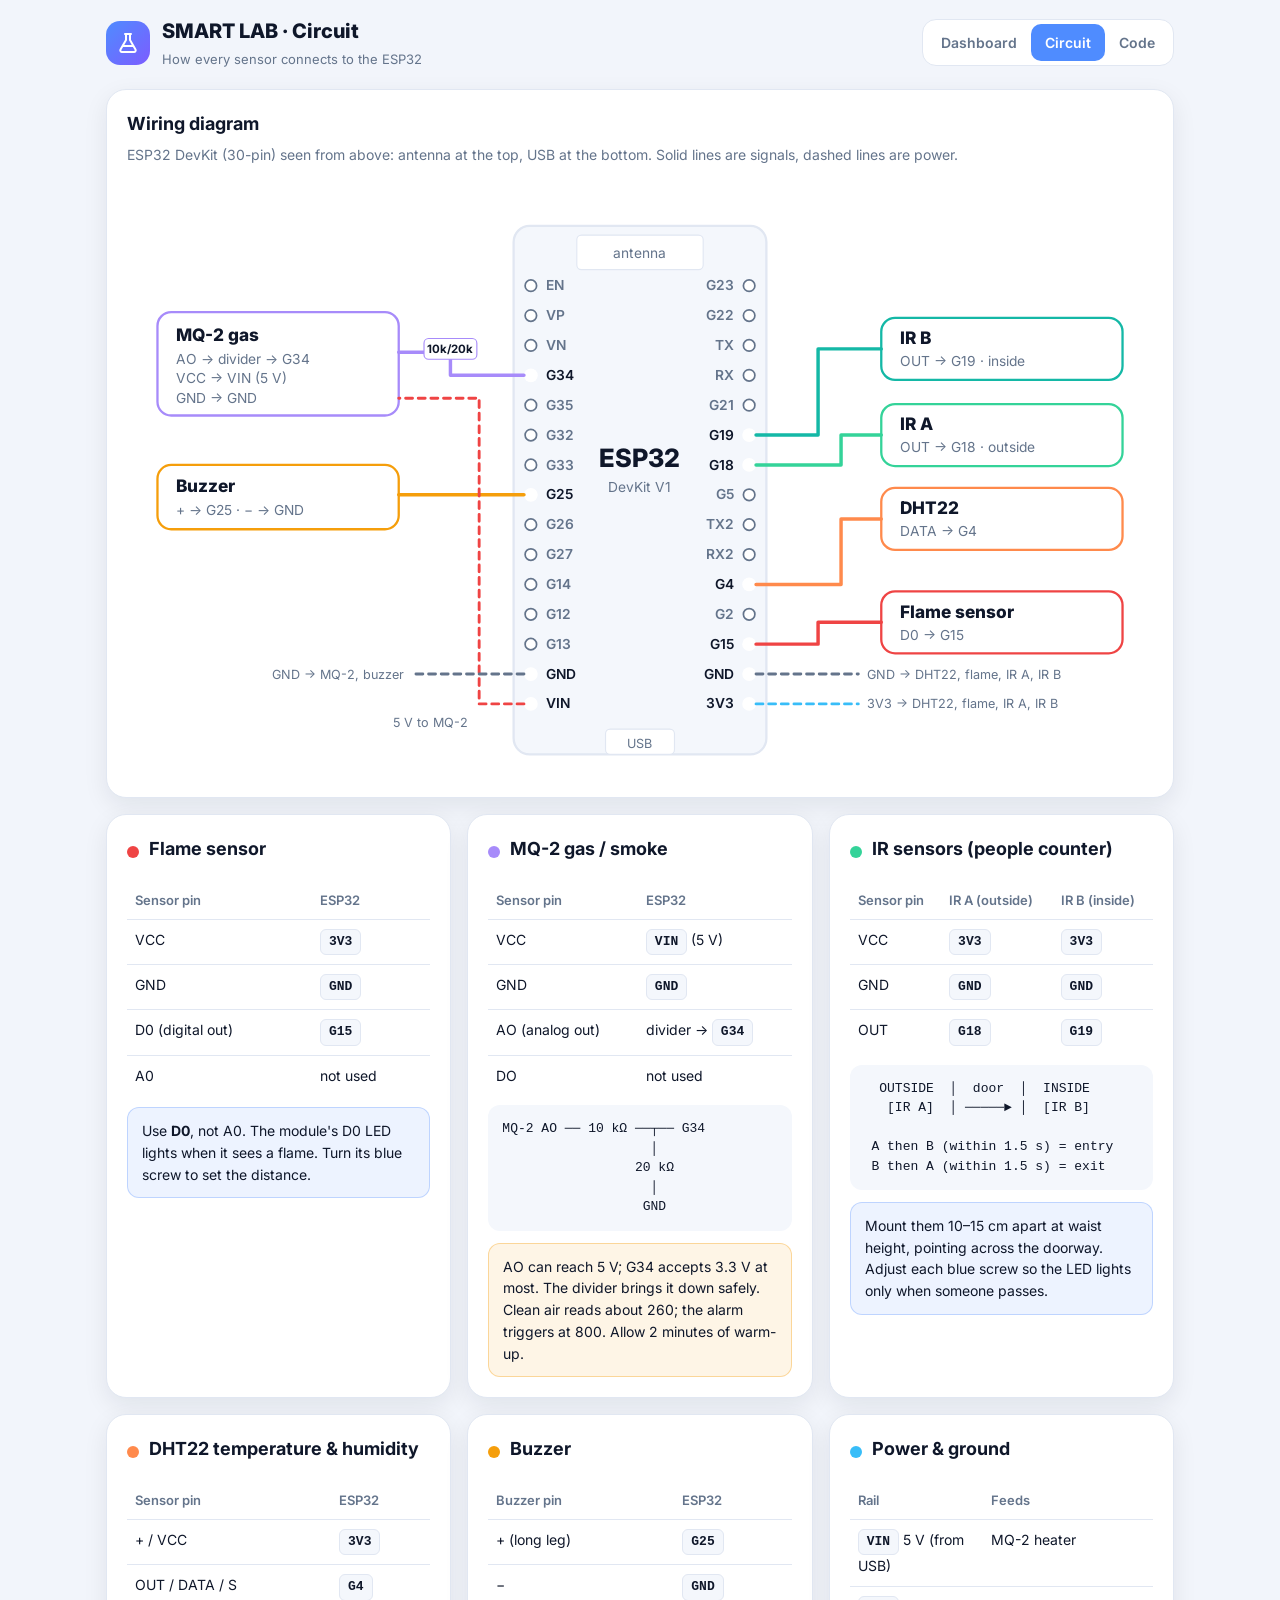
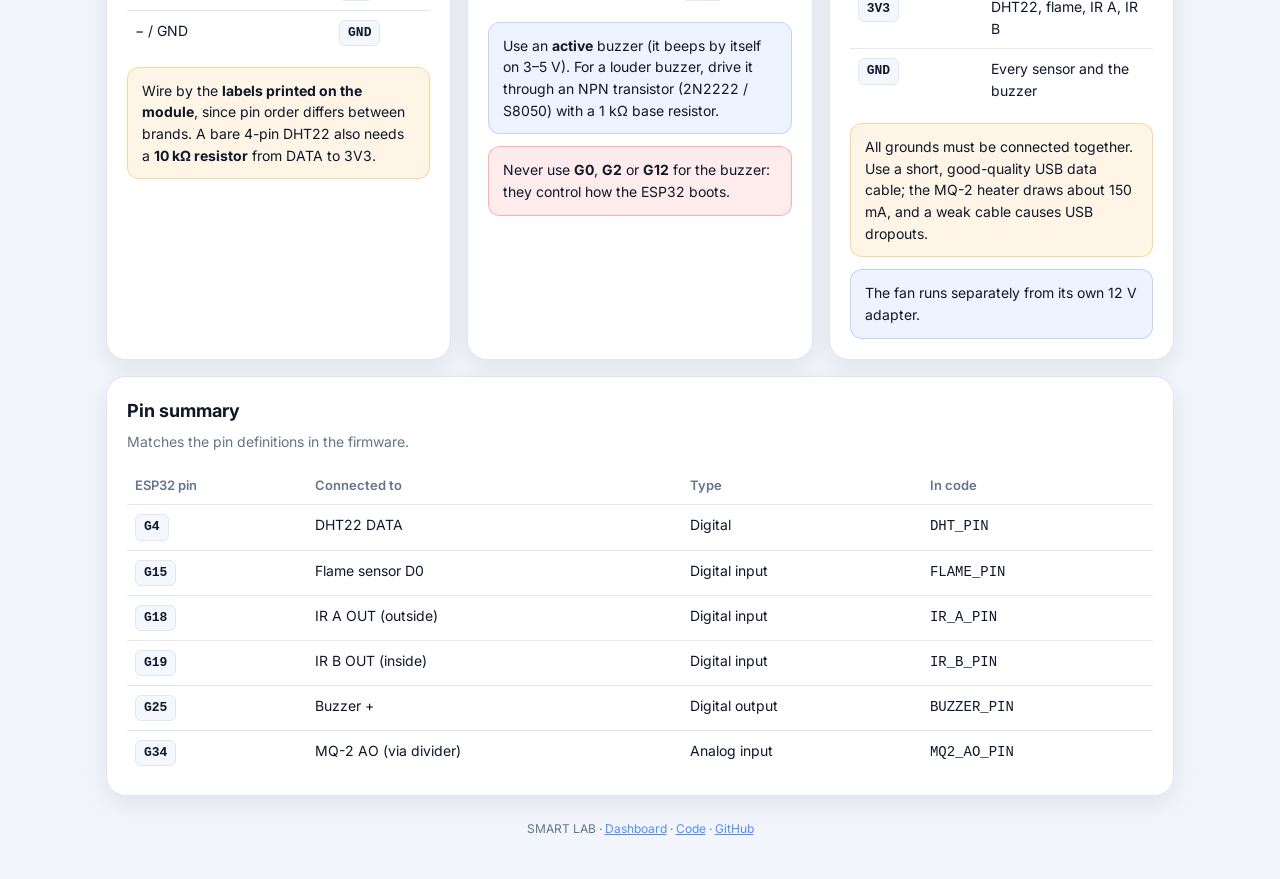
==== circuit/index.html @ e02ad678 "Add circuit page, code page with download, firmware and README - circuit/: wiring diagram, per-senso" ====
<!DOCTYPE html>
<html lang="en">
<head>
<meta charset="UTF-8">
<meta name="viewport" content="width=device-width, initial-scale=1">
<title>SMART LAB Circuit</title>
<meta name="description" content="Wiring and circuit details for the SMART LAB ESP32 monitoring system.">
<link rel="preconnect" href="https://fonts.googleapis.com">
<link rel="preconnect" href="https://fonts.gstatic.com" crossorigin>
<link href="https://fonts.googleapis.com/css2?family=Inter:wght@400;500;600;700;800&display=swap" rel="stylesheet">
<link rel="stylesheet" href="../assets/site.css">
<style>
.diagram-scroll { overflow-x: auto; margin: 0 -4px; }
.diagram { display: block; width: 100%; min-width: 760px; height: auto; }

.diagram text { font-family: Inter, system-ui, sans-serif; fill: var(--text); }
.diagram .muted { fill: var(--muted); }
.diagram .board { fill: var(--card-2); stroke: var(--line); stroke-width: 2; }
.diagram .chip { fill: var(--card); stroke: var(--line); }
.diagram .pinc { fill: var(--card); stroke: var(--muted); stroke-width: 1.5; }
.diagram .pinc.used { stroke-width: 0; }
.diagram .box { fill: var(--card); stroke-width: 2; }
.diagram .wire { fill: none; stroke-width: 3; stroke-linecap: round; stroke-linejoin: round; }
.diagram .pwr { fill: none; stroke-width: 2.5; stroke-dasharray: 6 5; stroke-linecap: round; }
</style>
</head>
<body>
<div class="wrap">

  <div class="topbar">
    <div class="logo">
      <svg width="24" height="24" viewBox="0 0 24 24"><path fill="none" stroke="currentColor" stroke-width="2" stroke-linecap="round" stroke-linejoin="round" d="M9 3h6M10 3v6L4.5 18.5A1.7 1.7 0 0 0 6 21h12a1.7 1.7 0 0 0 1.5-2.5L14 9V3M7 15h10"/></svg>
    </div>
    <div class="brand">
      <h1>SMART LAB · Circuit</h1>
      <p>How every sensor connects to the ESP32</p>
    </div>
    <nav class="nav">
      <a href="../">Dashboard</a>
      <a href="./" class="on">Circuit</a>
      <a href="../code/">Code</a>
    </nav>
  </div>

  <!-- Diagram -->
  <div class="card">
    <h2>Wiring diagram</h2>
    <p>ESP32 DevKit (30-pin) seen from above: antenna at the top, USB at the bottom. Solid lines are signals, dashed lines are power.</p>

    <div class="diagram-scroll">
      <svg class="diagram" viewBox="0 0 900 520" role="img" aria-label="Wiring diagram: MQ-2 to G34 and VIN, buzzer to G25, IR B to G19, IR A to G18, DHT22 to G4, flame sensor to G15, all sensors share GND">

        <!-- Board -->
        <rect class="board" x="340" y="40" width="220" height="460" rx="14"/>
        <rect class="chip" x="395" y="48" width="110" height="30" rx="4"/>
        <text x="450" y="68" text-anchor="middle" font-size="12" class="muted">antenna</text>
        <text x="450" y="250" text-anchor="middle" font-size="22" font-weight="800">ESP32</text>
        <text x="450" y="272" text-anchor="middle" font-size="12" class="muted">DevKit V1</text>
        <rect class="chip" x="420" y="478" width="60" height="22" rx="4"/>
        <text x="450" y="494" text-anchor="middle" font-size="11" class="muted">USB</text>

        <!-- Left pins: EN VP VN G34 G35 G32 G33 G25 G26 G27 G14 G12 G13 GND VIN -->
        <g font-size="12" font-weight="600">
          <circle class="pinc" cx="355" cy="92" r="5"/><text x="368" y="96" class="muted">EN</text>
          <circle class="pinc" cx="355" cy="118" r="5"/><text x="368" y="122" class="muted">VP</text>
          <circle class="pinc" cx="355" cy="144" r="5"/><text x="368" y="148" class="muted">VN</text>
          <circle class="pinc used" cx="355" cy="170" r="6" fill="var(--gas)"/><text x="368" y="174">G34</text>
          <circle class="pinc" cx="355" cy="196" r="5"/><text x="368" y="200" class="muted">G35</text>
          <circle class="pinc" cx="355" cy="222" r="5"/><text x="368" y="226" class="muted">G32</text>
          <circle class="pinc" cx="355" cy="248" r="5"/><text x="368" y="252" class="muted">G33</text>
          <circle class="pinc used" cx="355" cy="274" r="6" fill="var(--warn)"/><text x="368" y="278">G25</text>
          <circle class="pinc" cx="355" cy="300" r="5"/><text x="368" y="304" class="muted">G26</text>
          <circle class="pinc" cx="355" cy="326" r="5"/><text x="368" y="330" class="muted">G27</text>
          <circle class="pinc" cx="355" cy="352" r="5"/><text x="368" y="356" class="muted">G14</text>
          <circle class="pinc" cx="355" cy="378" r="5"/><text x="368" y="382" class="muted">G12</text>
          <circle class="pinc" cx="355" cy="404" r="5"/><text x="368" y="408" class="muted">G13</text>
          <circle class="pinc used" cx="355" cy="430" r="6" fill="var(--muted)"/><text x="368" y="434">GND</text>
          <circle class="pinc used" cx="355" cy="456" r="6" fill="var(--bad)"/><text x="368" y="460">VIN</text>
        </g>

        <!-- Right pins: G23 G22 TX RX G21 G19 G18 G5 TX2 RX2 G4 G2 G15 GND 3V3 -->
        <g font-size="12" font-weight="600" text-anchor="end">
          <circle class="pinc" cx="545" cy="92" r="5"/><text x="532" y="96" class="muted">G23</text>
          <circle class="pinc" cx="545" cy="118" r="5"/><text x="532" y="122" class="muted">G22</text>
          <circle class="pinc" cx="545" cy="144" r="5"/><text x="532" y="148" class="muted">TX</text>
          <circle class="pinc" cx="545" cy="170" r="5"/><text x="532" y="174" class="muted">RX</text>
          <circle class="pinc" cx="545" cy="196" r="5"/><text x="532" y="200" class="muted">G21</text>
          <circle class="pinc used" cx="545" cy="222" r="6" fill="#14b8a6"/><text x="532" y="226">G19</text>
          <circle class="pinc used" cx="545" cy="248" r="6" fill="var(--people)"/><text x="532" y="252">G18</text>
          <circle class="pinc" cx="545" cy="274" r="5"/><text x="532" y="278" class="muted">G5</text>
          <circle class="pinc" cx="545" cy="300" r="5"/><text x="532" y="304" class="muted">TX2</text>
          <circle class="pinc" cx="545" cy="326" r="5"/><text x="532" y="330" class="muted">RX2</text>
          <circle class="pinc used" cx="545" cy="352" r="6" fill="var(--temp)"/><text x="532" y="356">G4</text>
          <circle class="pinc" cx="545" cy="378" r="5"/><text x="532" y="382" class="muted">G2</text>
          <circle class="pinc used" cx="545" cy="404" r="6" fill="var(--bad)"/><text x="532" y="408">G15</text>
          <circle class="pinc used" cx="545" cy="430" r="6" fill="var(--muted)"/><text x="532" y="434">GND</text>
          <circle class="pinc used" cx="545" cy="456" r="6" fill="var(--hum)"/><text x="532" y="460">3V3</text>
        </g>

        <!-- Left sensors -->
        <rect class="box" x="30" y="115" width="210" height="90" rx="12" stroke="var(--gas)"/>
        <text x="46" y="140" font-size="15" font-weight="800">MQ-2 gas</text>
        <text x="46" y="160" font-size="12" class="muted">AO → divider → G34</text>
        <text x="46" y="177" font-size="12" class="muted">VCC → VIN (5 V)</text>
        <text x="46" y="194" font-size="12" class="muted">GND → GND</text>

        <rect class="box" x="30" y="248" width="210" height="56" rx="12" stroke="var(--warn)"/>
        <text x="46" y="272" font-size="15" font-weight="800">Buzzer</text>
        <text x="46" y="292" font-size="12" class="muted">+ → G25 · − → GND</text>

        <!-- Left wires -->
        <path class="wire" stroke="var(--gas)" d="M349 170 H285 V150 H240"/>
        <rect x="262" y="138" width="46" height="18" rx="4" fill="var(--card)" stroke="var(--gas)"/>
        <text x="285" y="151" text-anchor="middle" font-size="10" font-weight="700">10k/20k</text>
        <path class="wire" stroke="var(--warn)" d="M349 274 H240"/>
        <path class="pwr" stroke="var(--bad)" d="M349 456 H310 V190 H240"/>
        <text x="300" y="476" text-anchor="end" font-size="11" class="muted">5 V to MQ-2</text>
        <path class="pwr" stroke="var(--muted)" d="M349 430 H250"/>
        <text x="245" y="434" text-anchor="end" font-size="11" class="muted">GND → MQ-2, buzzer</text>

        <!-- Right sensors -->
        <rect class="box" x="660" y="120" width="210" height="54" rx="12" stroke="#14b8a6"/>
        <text x="676" y="143" font-size="15" font-weight="800">IR B</text>
        <text x="676" y="162" font-size="12" class="muted">OUT → G19 · inside</text>

        <rect class="box" x="660" y="195" width="210" height="54" rx="12" stroke="var(--people)"/>
        <text x="676" y="218" font-size="15" font-weight="800">IR A</text>
        <text x="676" y="237" font-size="12" class="muted">OUT → G18 · outside</text>

        <rect class="box" x="660" y="268" width="210" height="54" rx="12" stroke="var(--temp)"/>
        <text x="676" y="291" font-size="15" font-weight="800">DHT22</text>
        <text x="676" y="310" font-size="12" class="muted">DATA → G4</text>

        <rect class="box" x="660" y="358" width="210" height="54" rx="12" stroke="var(--bad)"/>
        <text x="676" y="381" font-size="15" font-weight="800">Flame sensor</text>
        <text x="676" y="400" font-size="12" class="muted">D0 → G15</text>

        <!-- Right wires -->
        <path class="wire" stroke="#14b8a6" d="M551 222 H605 V147 H660"/>
        <path class="wire" stroke="var(--people)" d="M551 248 H625 V222 H660"/>
        <path class="wire" stroke="var(--temp)" d="M551 352 H625 V295 H660"/>
        <path class="wire" stroke="var(--bad)" d="M551 404 H605 V385 H660"/>
        <path class="pwr" stroke="var(--muted)" d="M551 430 H640"/>
        <text x="648" y="434" font-size="11" class="muted">GND → DHT22, flame, IR A, IR B</text>
        <path class="pwr" stroke="var(--hum)" d="M551 456 H640"/>
        <text x="648" y="460" font-size="11" class="muted">3V3 → DHT22, flame, IR A, IR B</text>
      </svg>
    </div>
  </div>

  <!-- Per-sensor tables -->
  <div class="grid">

    <div class="card">
      <div class="card-head"><span class="dot" style="background:var(--bad)"></span><h2>Flame sensor</h2></div>
      <table>
        <tr><th>Sensor pin</th><th>ESP32</th></tr>
        <tr><td>VCC</td><td><span class="pin">3V3</span></td></tr>
        <tr><td>GND</td><td><span class="pin">GND</span></td></tr>
        <tr><td>D0 (digital out)</td><td><span class="pin">G15</span></td></tr>
        <tr><td>A0</td><td>not used</td></tr>
      </table>
      <div class="note">Use <b>D0</b>, not A0. The module's D0 LED lights when it sees a flame. Turn its blue screw to set the distance.</div>
    </div>

    <div class="card">
      <div class="card-head"><span class="dot" style="background:var(--gas)"></span><h2>MQ-2 gas / smoke</h2></div>
      <table>
        <tr><th>Sensor pin</th><th>ESP32</th></tr>
        <tr><td>VCC</td><td><span class="pin">VIN</span> (5 V)</td></tr>
        <tr><td>GND</td><td><span class="pin">GND</span></td></tr>
        <tr><td>AO (analog out)</td><td>divider → <span class="pin">G34</span></td></tr>
        <tr><td>DO</td><td>not used</td></tr>
      </table>
      <pre class="ascii">MQ-2 AO ── 10 kΩ ──┬── G34
                   │
                 20 kΩ
                   │
                  GND</pre>
      <div class="note warn">AO can reach 5 V; G34 accepts 3.3 V at most. The divider brings it down safely. Clean air reads about 260; the alarm triggers at 800. Allow 2 minutes of warm-up.</div>
    </div>

    <div class="card">
      <div class="card-head"><span class="dot" style="background:var(--people)"></span><h2>IR sensors (people counter)</h2></div>
      <table>
        <tr><th>Sensor pin</th><th>IR A (outside)</th><th>IR B (inside)</th></tr>
        <tr><td>VCC</td><td><span class="pin">3V3</span></td><td><span class="pin">3V3</span></td></tr>
        <tr><td>GND</td><td><span class="pin">GND</span></td><td><span class="pin">GND</span></td></tr>
        <tr><td>OUT</td><td><span class="pin">G18</span></td><td><span class="pin">G19</span></td></tr>
      </table>
      <pre class="ascii">  OUTSIDE  │  door  │  INSIDE
   [IR A]  │ ─────► │  [IR B]

 A then B (within 1.5 s) = entry
 B then A (within 1.5 s) = exit</pre>
      <div class="note">Mount them 10–15 cm apart at waist height, pointing across the doorway. Adjust each blue screw so the LED lights only when someone passes.</div>
    </div>

    <div class="card">
      <div class="card-head"><span class="dot" style="background:var(--temp)"></span><h2>DHT22 temperature &amp; humidity</h2></div>
      <table>
        <tr><th>Sensor pin</th><th>ESP32</th></tr>
        <tr><td>+ / VCC</td><td><span class="pin">3V3</span></td></tr>
        <tr><td>OUT / DATA / S</td><td><span class="pin">G4</span></td></tr>
        <tr><td>− / GND</td><td><span class="pin">GND</span></td></tr>
      </table>
      <div class="note warn">Wire by the <b>labels printed on the module</b>, since pin order differs between brands. A bare 4-pin DHT22 also needs a <b>10 kΩ resistor</b> from DATA to 3V3.</div>
    </div>

    <div class="card">
      <div class="card-head"><span class="dot" style="background:var(--warn)"></span><h2>Buzzer</h2></div>
      <table>
        <tr><th>Buzzer pin</th><th>ESP32</th></tr>
        <tr><td>+ (long leg)</td><td><span class="pin">G25</span></td></tr>
        <tr><td>−</td><td><span class="pin">GND</span></td></tr>
      </table>
      <div class="note">Use an <b>active</b> buzzer (it beeps by itself on 3–5 V). For a louder buzzer, drive it through an NPN transistor (2N2222 / S8050) with a 1 kΩ base resistor.</div>
      <div class="note bad">Never use <b>G0</b>, <b>G2</b> or <b>G12</b> for the buzzer: they control how the ESP32 boots.</div>
    </div>

    <div class="card">
      <div class="card-head"><span class="dot" style="background:var(--hum)"></span><h2>Power &amp; ground</h2></div>
      <table>
        <tr><th>Rail</th><th>Feeds</th></tr>
        <tr><td><span class="pin">VIN</span> 5 V (from USB)</td><td>MQ-2 heater</td></tr>
        <tr><td><span class="pin">3V3</span></td><td>DHT22, flame, IR A, IR B</td></tr>
        <tr><td><span class="pin">GND</span></td><td>Every sensor and the buzzer</td></tr>
      </table>
      <div class="note warn">All grounds must be connected together. Use a short, good-quality USB data cable; the MQ-2 heater draws about 150 mA, and a weak cable causes USB dropouts.</div>
      <div class="note">The fan runs separately from its own 12 V adapter.</div>
    </div>

  </div>

  <!-- Pin summary -->
  <div class="card" style="margin-top:16px">
    <h2>Pin summary</h2>
    <p>Matches the pin definitions in the firmware.</p>
    <div class="table-scroll">
      <table>
        <tr><th>ESP32 pin</th><th>Connected to</th><th>Type</th><th>In code</th></tr>
        <tr><td><span class="pin">G4</span></td><td>DHT22 DATA</td><td>Digital</td><td><code>DHT_PIN</code></td></tr>
        <tr><td><span class="pin">G15</span></td><td>Flame sensor D0</td><td>Digital input</td><td><code>FLAME_PIN</code></td></tr>
        <tr><td><span class="pin">G18</span></td><td>IR A OUT (outside)</td><td>Digital input</td><td><code>IR_A_PIN</code></td></tr>
        <tr><td><span class="pin">G19</span></td><td>IR B OUT (inside)</td><td>Digital input</td><td><code>IR_B_PIN</code></td></tr>
        <tr><td><span class="pin">G25</span></td><td>Buzzer +</td><td>Digital output</td><td><code>BUZZER_PIN</code></td></tr>
        <tr><td><span class="pin">G34</span></td><td>MQ-2 AO (via divider)</td><td>Analog input</td><td><code>MQ2_AO_PIN</code></td></tr>
      </table>
    </div>
  </div>

  <div class="foot">SMART LAB · <a href="../">Dashboard</a> · <a href="../code/">Code</a> · <a href="https://github.com/afkar-3374/smart-lab">GitHub</a></div>
</div>
</body>
</html>
---- assets/site.css ----
/* Shared styles for the SMART LAB circuit and code pages (matches the dashboard). */

:root {
  --bg: #0a0f1c;
  --card: #121a2b;
  --card-2: #182238;
  --line: #233150;
  --text: #eef3ff;
  --muted: #8d9bb8;
  --accent: #4f8cff;
  --ok: #22c55e;
  --warn: #f59e0b;
  --bad: #ef4444;
  --temp: #ff8a4c;
  --hum: #38bdf8;
  --gas: #a78bfa;
  --people: #34d399;
  --shadow: 0 10px 30px rgba(0, 0, 0, 0.35);
  --radius: 20px;
}

@media (prefers-color-scheme: light) {
  :root {
    --bg: #f2f5fb;
    --card: #ffffff;
    --card-2: #f4f7fc;
    --line: #e1e7f2;
    --text: #0f172a;
    --muted: #64748b;
    --shadow: 0 8px 24px rgba(15, 23, 42, 0.08);
  }
}

* { box-sizing: border-box; }

body {
  margin: 0;
  font-family: Inter, system-ui, -apple-system, "Segoe UI", Roboto, sans-serif;
  background: var(--bg);
  color: var(--text);
  line-height: 1.55;
}

a { color: var(--accent); }

.wrap {
  max-width: 1100px;
  margin: auto;
  padding: 16px 16px 40px;
}

/* Top bar + navigation */

.topbar {
  display: flex;
  align-items: center;
  flex-wrap: wrap;
  gap: 12px;
  margin-bottom: 20px;
}

.logo {
  width: 44px;
  height: 44px;
  border-radius: 14px;
  display: grid;
  place-items: center;
  background: linear-gradient(135deg, #4f8cff, #7c5cff);
  color: #fff;
  flex: 0 0 auto;
}

.brand { flex: 1; min-width: 160px; }
.brand h1 { margin: 0; font-size: 20px; font-weight: 800; }
.brand p { margin: 2px 0 0; font-size: 13px; color: var(--muted); }

.nav {
  display: inline-flex;
  padding: 4px;
  border-radius: 14px;
  background: var(--card);
  border: 1px solid var(--line);
}

.nav a {
  padding: 8px 14px;
  border-radius: 10px;
  font-size: 14px;
  font-weight: 600;
  color: var(--muted);
  text-decoration: none;
}

.nav a.on { background: var(--accent); color: #fff; }
.nav a:not(.on):hover { color: var(--text); }

/* Cards */

.card {
  background: var(--card);
  border: 1px solid var(--line);
  border-radius: var(--radius);
  padding: 20px;
  box-shadow: var(--shadow);
  margin-bottom: 16px;
}

.card h2 { margin: 0 0 6px; font-size: 18px; }
.card > p { margin: 0 0 14px; color: var(--muted); font-size: 14px; }

.grid {
  display: grid;
  grid-template-columns: repeat(auto-fill, minmax(300px, 1fr));
  gap: 16px;
}

.grid .card { margin-bottom: 0; }

.card-head {
  display: flex;
  align-items: center;
  gap: 10px;
  margin-bottom: 12px;
}

.dot {
  width: 12px;
  height: 12px;
  border-radius: 50%;
  flex: 0 0 auto;
}

.pin {
  display: inline-block;
  padding: 2px 8px;
  border-radius: 6px;
  background: var(--card-2);
  border: 1px solid var(--line);
  font-family: ui-monospace, "SFMono-Regular", Menlo, Consolas, monospace;
  font-size: 13px;
  font-weight: 700;
  white-space: nowrap;
}

/* Tables */

table { width: 100%; border-collapse: collapse; font-size: 14px; }
th, td { padding: 9px 8px; border-top: 1px solid var(--line); text-align: left; vertical-align: top; }
th { color: var(--muted); font-weight: 600; font-size: 13px; border-top: 0; }

.table-scroll { overflow-x: auto; }

/* Callouts */

.note {
  padding: 12px 14px;
  border-radius: 12px;
  font-size: 14px;
  margin-top: 12px;
  background: rgba(79, 140, 255, 0.1);
  border: 1px solid rgba(79, 140, 255, 0.3);
}

.note.warn { background: rgba(245, 158, 11, 0.1); border-color: rgba(245, 158, 11, 0.35); }
.note.bad { background: rgba(239, 68, 68, 0.1); border-color: rgba(239, 68, 68, 0.35); }

/* Buttons */

.btn {
  display: inline-flex;
  align-items: center;
  gap: 8px;
  padding: 11px 16px;
  border-radius: 12px;
  border: 0;
  background: var(--accent);
  color: #fff;
  font: inherit;
  font-size: 14px;
  font-weight: 700;
  cursor: pointer;
  text-decoration: none;
}

.btn.ghost { background: var(--card-2); color: var(--text); border: 1px solid var(--line); }
.btn:hover { filter: brightness(1.08); }

.actions { display: flex; flex-wrap: wrap; gap: 10px; }

pre.ascii {
  margin: 10px 0 0;
  padding: 14px;
  border-radius: 12px;
  background: var(--card-2);
  font-family: ui-monospace, "SFMono-Regular", Menlo, Consolas, monospace;
  font-size: 13px;
  line-height: 1.5;
  overflow-x: auto;
}

ol.steps { margin: 0; padding-left: 20px; }
ol.steps li { margin: 6px 0; }

.foot { text-align: center; color: var(--muted); font-size: 12px; margin-top: 24px; }

@media (max-width: 520px) {
  .brand p { display: none; }
  .nav { width: 100%; }
  .nav a { flex: 1; text-align: center; padding: 8px 6px; }
  .card { padding: 16px; }
}
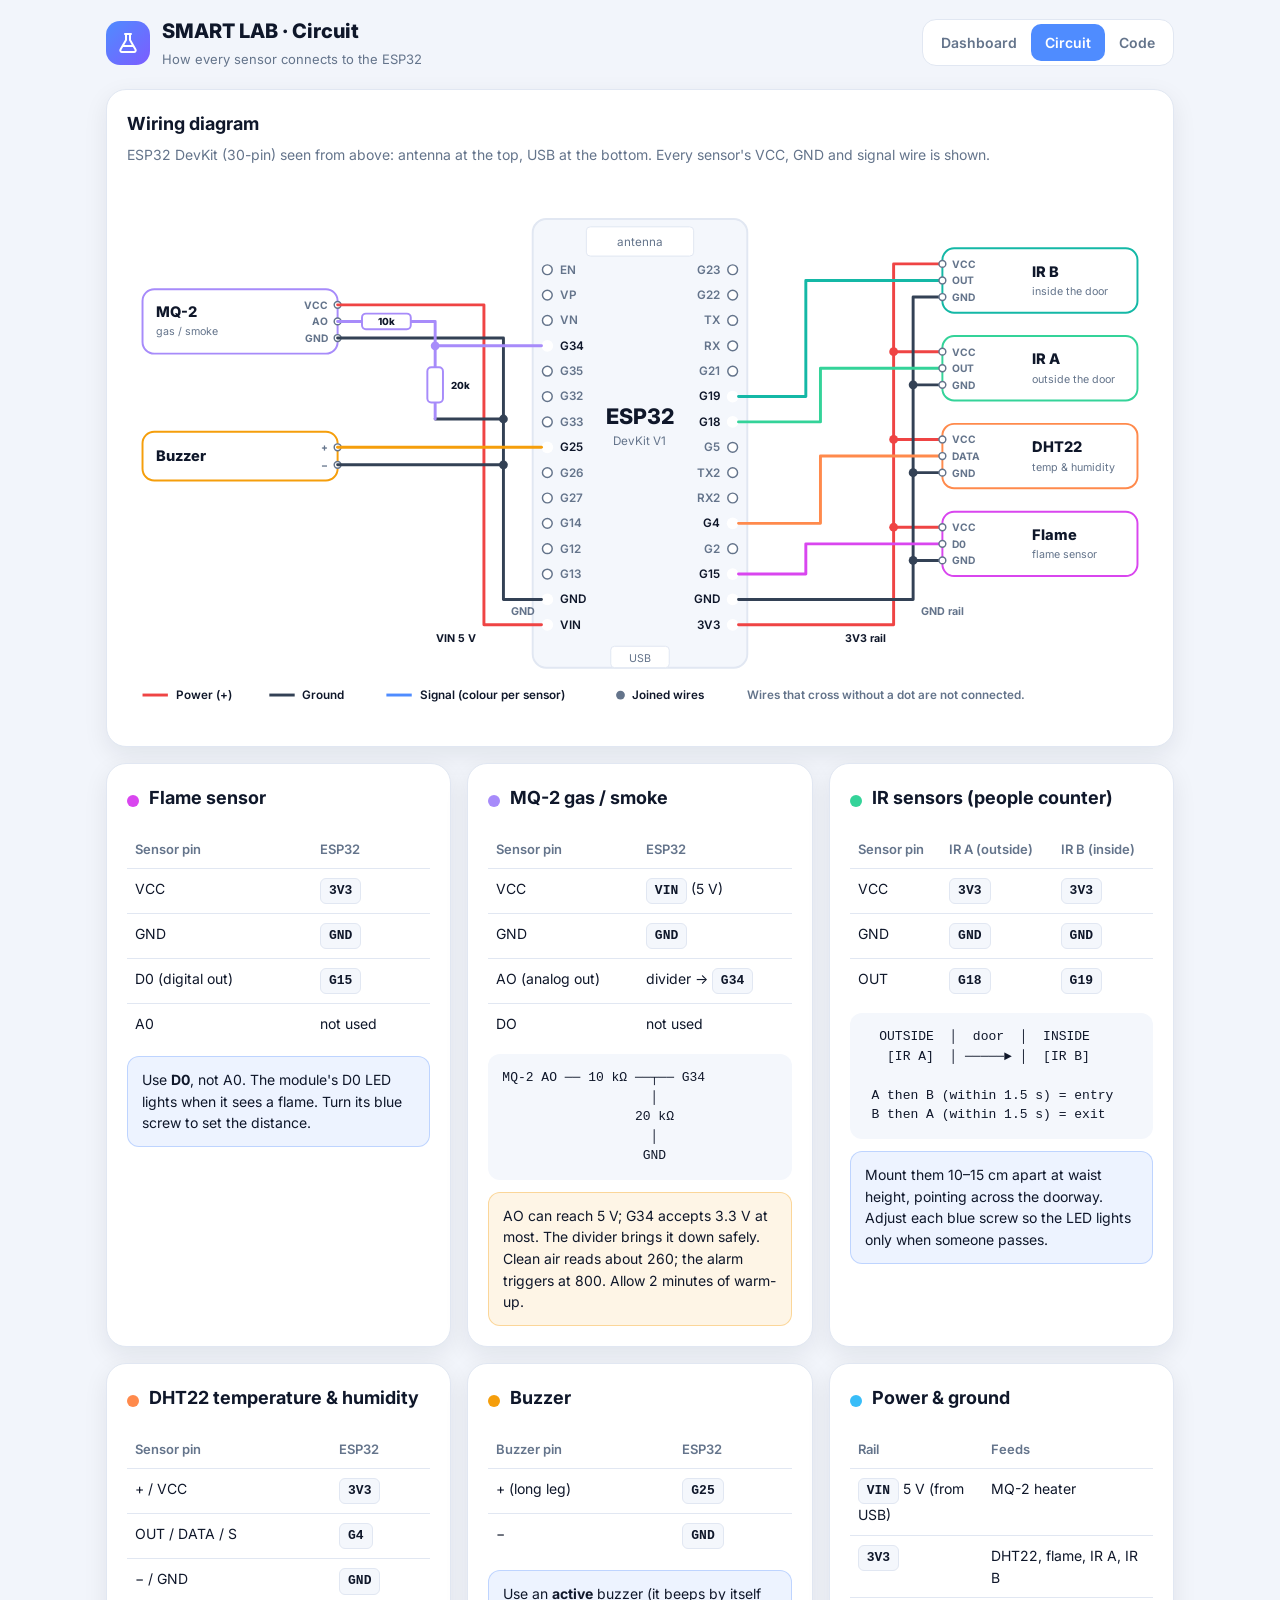
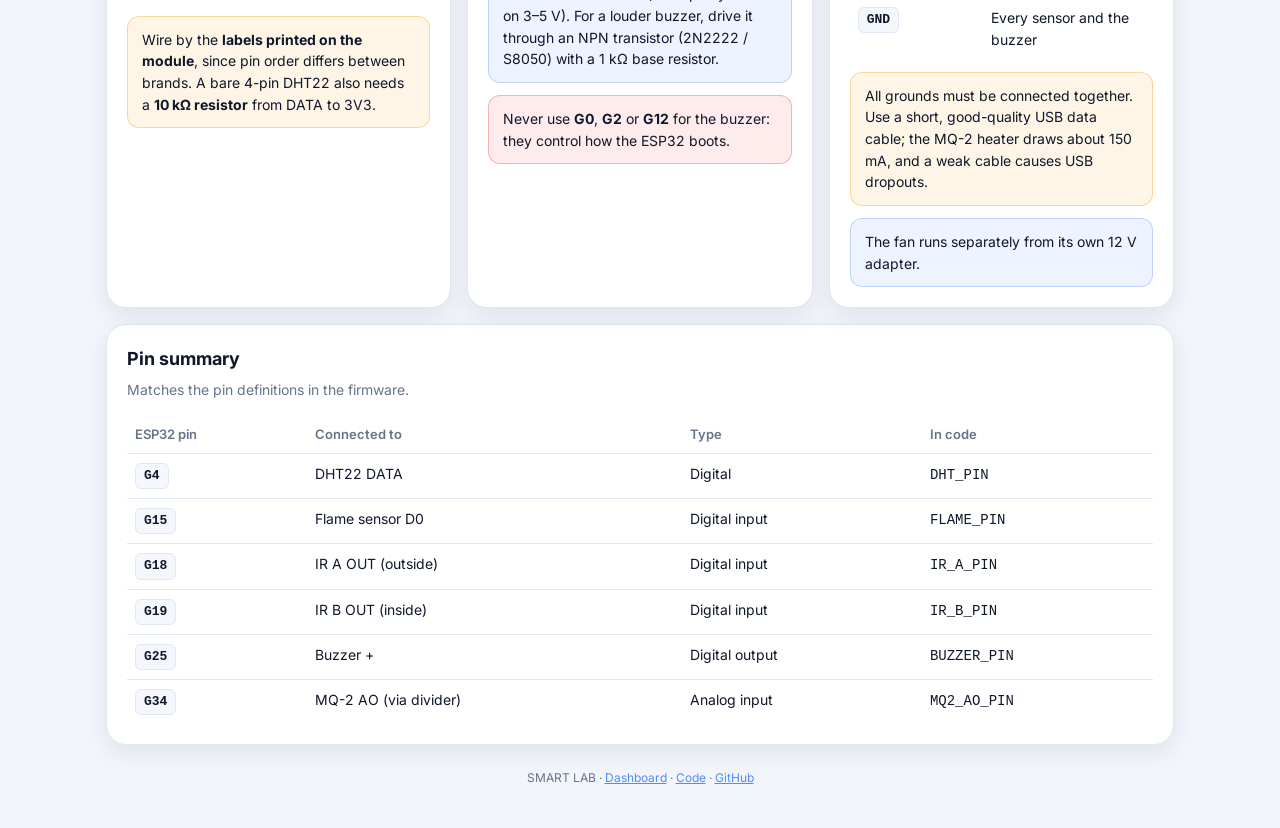
==== commit 57022881: "Circuit diagram: show VCC and GND wiring for every sensor Co-Authored-By: Claude Opus 5.5 <noreply@a" ====
--- a/circuit/index.html
+++ b/circuit/index.html
@@ -1,17 +1,30 @@
 <!DOCTYPE html>
-<html lang="en">
+<html lang="en" data-root="../">
 <head>
 <meta charset="UTF-8">
-<meta name="viewport" content="width=device-width, initial-scale=1">
+<meta name="viewport" content="width=device-width, initial-scale=1, viewport-fit=cover">
 <title>SMART LAB Circuit</title>
 <meta name="description" content="Wiring and circuit details for the SMART LAB ESP32 monitoring system.">
+<link rel="manifest" href="../manifest.webmanifest">
+<meta name="theme-color" content="#0a0f1c" media="(prefers-color-scheme: dark)">
+<meta name="theme-color" content="#f2f5fb" media="(prefers-color-scheme: light)">
+<link rel="icon" href="../assets/icons/icon.svg" type="image/svg+xml">
+<link rel="icon" href="../assets/icons/favicon-32.png" sizes="32x32" type="image/png">
+<link rel="apple-touch-icon" href="../assets/icons/apple-touch-icon.png">
+<meta name="apple-mobile-web-app-capable" content="yes">
+<meta name="mobile-web-app-capable" content="yes">
+<meta name="apple-mobile-web-app-status-bar-style" content="black-translucent">
+<meta name="apple-mobile-web-app-title" content="SMART LAB">
+<script src="../assets/pwa.js" defer></script>
 <link rel="preconnect" href="https://fonts.googleapis.com">
 <link rel="preconnect" href="https://fonts.gstatic.com" crossorigin>
 <link href="https://fonts.googleapis.com/css2?family=Inter:wght@400;500;600;700;800&display=swap" rel="stylesheet">
 <link rel="stylesheet" href="../assets/site.css">
 <style>
 .diagram-scroll { overflow-x: auto; margin: 0 -4px; }
-.diagram { display: block; width: 100%; min-width: 760px; height: auto; }
+.swipe-hint { display: none; text-align: center; font-size: 12px; color: var(--muted); margin-top: 8px; }
+@media (max-width: 760px) { .swipe-hint { display: block; } }
+.diagram { display: block; width: 100%; min-width: 860px; height: auto; }
 
 .diagram text { font-family: Inter, system-ui, sans-serif; fill: var(--text); }
 .diagram .muted { fill: var(--muted); }
@@ -21,7 +34,9 @@
 .diagram .pinc.used { stroke-width: 0; }
 .diagram .box { fill: var(--card); stroke-width: 2; }
 .diagram .wire { fill: none; stroke-width: 3; stroke-linecap: round; stroke-linejoin: round; }
-.diagram .pwr { fill: none; stroke-width: 2.5; stroke-dasharray: 6 5; stroke-linecap: round; }
+.diagram { --gndc: #64748b; }
+.diagram .stub { fill: var(--card); stroke: var(--muted); stroke-width: 1.5; }
+@media (prefers-color-scheme: light) { .diagram { --gndc: #334155; } }
 </style>
 </head>
 <body>
@@ -35,6 +50,7 @@
       <h1>SMART LAB · Circuit</h1>
       <p>How every sensor connects to the ESP32</p>
     </div>
+    <button class="install" data-install hidden>Install app</button>
     <nav class="nav">
       <a href="../">Dashboard</a>
       <a href="./" class="on">Circuit</a>
@@ -45,114 +61,155 @@
   <!-- Diagram -->
   <div class="card">
     <h2>Wiring diagram</h2>
-    <p>ESP32 DevKit (30-pin) seen from above: antenna at the top, USB at the bottom. Solid lines are signals, dashed lines are power.</p>
+    <p>ESP32 DevKit (30-pin) seen from above: antenna at the top, USB at the bottom. Every sensor's VCC, GND and signal wire is shown.</p>
 
     <div class="diagram-scroll">
-      <svg class="diagram" viewBox="0 0 900 520" role="img" aria-label="Wiring diagram: MQ-2 to G34 and VIN, buzzer to G25, IR B to G19, IR A to G18, DHT22 to G4, flame sensor to G15, all sensors share GND">
+      <svg class="diagram" viewBox="0 0 1060 560" role="img" aria-label="Wiring diagram. Right side: IR B OUT to G19, IR A OUT to G18, DHT22 DATA to G4, flame D0 to G15, each with VCC to 3V3 and GND to GND. Left side: MQ-2 AO through a 10k and 20k divider to G34, VCC to VIN, GND to GND; buzzer plus to G25 and minus to GND.">
 
         <!-- Board -->
-        <rect class="board" x="340" y="40" width="220" height="460" rx="14"/>
-        <rect class="chip" x="395" y="48" width="110" height="30" rx="4"/>
-        <text x="450" y="68" text-anchor="middle" font-size="12" class="muted">antenna</text>
-        <text x="450" y="250" text-anchor="middle" font-size="22" font-weight="800">ESP32</text>
-        <text x="450" y="272" text-anchor="middle" font-size="12" class="muted">DevKit V1</text>
-        <rect class="chip" x="420" y="478" width="60" height="22" rx="4"/>
-        <text x="450" y="494" text-anchor="middle" font-size="11" class="muted">USB</text>
-
-        <!-- Left pins: EN VP VN G34 G35 G32 G33 G25 G26 G27 G14 G12 G13 GND VIN -->
+        <rect class="board" x="420" y="40" width="220" height="460" rx="14"/>
+        <rect class="chip" x="475" y="48" width="110" height="30" rx="4"/>
+        <text x="530" y="68" text-anchor="middle" font-size="12" class="muted">antenna</text>
+        <text x="530" y="250" text-anchor="middle" font-size="22" font-weight="800">ESP32</text>
+        <text x="530" y="272" text-anchor="middle" font-size="12" class="muted">DevKit V1</text>
+        <rect class="chip" x="500" y="478" width="60" height="22" rx="4"/>
+        <text x="530" y="494" text-anchor="middle" font-size="11" class="muted">USB</text>
+
         <g font-size="12" font-weight="600">
-          <circle class="pinc" cx="355" cy="92" r="5"/><text x="368" y="96" class="muted">EN</text>
-          <circle class="pinc" cx="355" cy="118" r="5"/><text x="368" y="122" class="muted">VP</text>
-          <circle class="pinc" cx="355" cy="144" r="5"/><text x="368" y="148" class="muted">VN</text>
-          <circle class="pinc used" cx="355" cy="170" r="6" fill="var(--gas)"/><text x="368" y="174">G34</text>
-          <circle class="pinc" cx="355" cy="196" r="5"/><text x="368" y="200" class="muted">G35</text>
-          <circle class="pinc" cx="355" cy="222" r="5"/><text x="368" y="226" class="muted">G32</text>
-          <circle class="pinc" cx="355" cy="248" r="5"/><text x="368" y="252" class="muted">G33</text>
-          <circle class="pinc used" cx="355" cy="274" r="6" fill="var(--warn)"/><text x="368" y="278">G25</text>
-          <circle class="pinc" cx="355" cy="300" r="5"/><text x="368" y="304" class="muted">G26</text>
-          <circle class="pinc" cx="355" cy="326" r="5"/><text x="368" y="330" class="muted">G27</text>
-          <circle class="pinc" cx="355" cy="352" r="5"/><text x="368" y="356" class="muted">G14</text>
-          <circle class="pinc" cx="355" cy="378" r="5"/><text x="368" y="382" class="muted">G12</text>
-          <circle class="pinc" cx="355" cy="404" r="5"/><text x="368" y="408" class="muted">G13</text>
-          <circle class="pinc used" cx="355" cy="430" r="6" fill="var(--muted)"/><text x="368" y="434">GND</text>
-          <circle class="pinc used" cx="355" cy="456" r="6" fill="var(--bad)"/><text x="368" y="460">VIN</text>
+          <circle class="pinc" cx="435" cy="92" r="5"/><text x="448" y="96" text-anchor="start" class="muted">EN</text>
+          <circle class="pinc" cx="435" cy="118" r="5"/><text x="448" y="122" text-anchor="start" class="muted">VP</text>
+          <circle class="pinc" cx="435" cy="144" r="5"/><text x="448" y="148" text-anchor="start" class="muted">VN</text>
+          <circle class="pinc used" cx="435" cy="170" r="6" fill="var(--gas)"/><text x="448" y="174" text-anchor="start">G34</text>
+          <circle class="pinc" cx="435" cy="196" r="5"/><text x="448" y="200" text-anchor="start" class="muted">G35</text>
+          <circle class="pinc" cx="435" cy="222" r="5"/><text x="448" y="226" text-anchor="start" class="muted">G32</text>
+          <circle class="pinc" cx="435" cy="248" r="5"/><text x="448" y="252" text-anchor="start" class="muted">G33</text>
+          <circle class="pinc used" cx="435" cy="274" r="6" fill="var(--warn)"/><text x="448" y="278" text-anchor="start">G25</text>
+          <circle class="pinc" cx="435" cy="300" r="5"/><text x="448" y="304" text-anchor="start" class="muted">G26</text>
+          <circle class="pinc" cx="435" cy="326" r="5"/><text x="448" y="330" text-anchor="start" class="muted">G27</text>
+          <circle class="pinc" cx="435" cy="352" r="5"/><text x="448" y="356" text-anchor="start" class="muted">G14</text>
+          <circle class="pinc" cx="435" cy="378" r="5"/><text x="448" y="382" text-anchor="start" class="muted">G12</text>
+          <circle class="pinc" cx="435" cy="404" r="5"/><text x="448" y="408" text-anchor="start" class="muted">G13</text>
+          <circle class="pinc used" cx="435" cy="430" r="6" fill="var(--muted)"/><text x="448" y="434" text-anchor="start">GND</text>
+          <circle class="pinc used" cx="435" cy="456" r="6" fill="var(--bad)"/><text x="448" y="460" text-anchor="start">VIN</text>
+          <circle class="pinc" cx="625" cy="92" r="5"/><text x="612" y="96" text-anchor="end" class="muted">G23</text>
+          <circle class="pinc" cx="625" cy="118" r="5"/><text x="612" y="122" text-anchor="end" class="muted">G22</text>
+          <circle class="pinc" cx="625" cy="144" r="5"/><text x="612" y="148" text-anchor="end" class="muted">TX</text>
+          <circle class="pinc" cx="625" cy="170" r="5"/><text x="612" y="174" text-anchor="end" class="muted">RX</text>
+          <circle class="pinc" cx="625" cy="196" r="5"/><text x="612" y="200" text-anchor="end" class="muted">G21</text>
+          <circle class="pinc used" cx="625" cy="222" r="6" fill="#14b8a6"/><text x="612" y="226" text-anchor="end">G19</text>
+          <circle class="pinc used" cx="625" cy="248" r="6" fill="var(--people)"/><text x="612" y="252" text-anchor="end">G18</text>
+          <circle class="pinc" cx="625" cy="274" r="5"/><text x="612" y="278" text-anchor="end" class="muted">G5</text>
+          <circle class="pinc" cx="625" cy="300" r="5"/><text x="612" y="304" text-anchor="end" class="muted">TX2</text>
+          <circle class="pinc" cx="625" cy="326" r="5"/><text x="612" y="330" text-anchor="end" class="muted">RX2</text>
+          <circle class="pinc used" cx="625" cy="352" r="6" fill="var(--temp)"/><text x="612" y="356" text-anchor="end">G4</text>
+          <circle class="pinc" cx="625" cy="378" r="5"/><text x="612" y="382" text-anchor="end" class="muted">G2</text>
+          <circle class="pinc used" cx="625" cy="404" r="6" fill="#d946ef"/><text x="612" y="408" text-anchor="end">G15</text>
+          <circle class="pinc used" cx="625" cy="430" r="6" fill="var(--muted)"/><text x="612" y="434" text-anchor="end">GND</text>
+          <circle class="pinc used" cx="625" cy="456" r="6" fill="var(--bad)"/><text x="612" y="460" text-anchor="end">3V3</text>
         </g>
 
-        <!-- Right pins: G23 G22 TX RX G21 G19 G18 G5 TX2 RX2 G4 G2 G15 GND 3V3 -->
-        <g font-size="12" font-weight="600" text-anchor="end">
-          <circle class="pinc" cx="545" cy="92" r="5"/><text x="532" y="96" class="muted">G23</text>
-          <circle class="pinc" cx="545" cy="118" r="5"/><text x="532" y="122" class="muted">G22</text>
-          <circle class="pinc" cx="545" cy="144" r="5"/><text x="532" y="148" class="muted">TX</text>
-          <circle class="pinc" cx="545" cy="170" r="5"/><text x="532" y="174" class="muted">RX</text>
-          <circle class="pinc" cx="545" cy="196" r="5"/><text x="532" y="200" class="muted">G21</text>
-          <circle class="pinc used" cx="545" cy="222" r="6" fill="#14b8a6"/><text x="532" y="226">G19</text>
-          <circle class="pinc used" cx="545" cy="248" r="6" fill="var(--people)"/><text x="532" y="252">G18</text>
-          <circle class="pinc" cx="545" cy="274" r="5"/><text x="532" y="278" class="muted">G5</text>
-          <circle class="pinc" cx="545" cy="300" r="5"/><text x="532" y="304" class="muted">TX2</text>
-          <circle class="pinc" cx="545" cy="326" r="5"/><text x="532" y="330" class="muted">RX2</text>
-          <circle class="pinc used" cx="545" cy="352" r="6" fill="var(--temp)"/><text x="532" y="356">G4</text>
-          <circle class="pinc" cx="545" cy="378" r="5"/><text x="532" y="382" class="muted">G2</text>
-          <circle class="pinc used" cx="545" cy="404" r="6" fill="var(--bad)"/><text x="532" y="408">G15</text>
-          <circle class="pinc used" cx="545" cy="430" r="6" fill="var(--muted)"/><text x="532" y="434">GND</text>
-          <circle class="pinc used" cx="545" cy="456" r="6" fill="var(--hum)"/><text x="532" y="460">3V3</text>
+        <!-- ========== Right side: 3V3 sensors ========== -->
+
+        <!-- 3V3 rail -->
+        <path class="wire" stroke="var(--bad)" d="M631 456 H790 V86 H840"/>
+        <path class="wire" stroke="var(--bad)" d="M790 176 H840 M790 266 H840 M790 356 H840"/>
+        <circle cx="790" cy="176" r="4.5" fill="var(--bad)"/><circle cx="790" cy="266" r="4.5" fill="var(--bad)"/><circle cx="790" cy="356" r="4.5" fill="var(--bad)"/>
+        <text x="782" y="474" text-anchor="end" font-size="11" font-weight="700" fill="var(--bad)">3V3 rail</text>
+
+        <!-- GND rail -->
+        <path class="wire" stroke="var(--gndc)" d="M631 430 H810 V120 H840"/>
+        <path class="wire" stroke="var(--gndc)" d="M810 210 H840 M810 300 H840 M810 390 H840"/>
+        <circle cx="810" cy="210" r="4.5" fill="var(--gndc)"/><circle cx="810" cy="300" r="4.5" fill="var(--gndc)"/><circle cx="810" cy="390" r="4.5" fill="var(--gndc)"/>
+        <text x="818" y="446" font-size="11" font-weight="700" class="muted">GND rail</text>
+
+        <!-- Signals -->
+        <path class="wire" stroke="#14b8a6" d="M631 222 H700 V103 H840"/>
+        <path class="wire" stroke="var(--people)" d="M631 248 H715 V193 H840"/>
+        <path class="wire" stroke="var(--temp)" d="M631 352 H715 V283 H840"/>
+        <path class="wire" stroke="#d946ef" d="M631 404 H700 V373 H840"/>
+
+        <!-- Sensors -->
+        <rect class="box" x="840" y="70" width="200" height="66" rx="12" stroke="#14b8a6"/>
+        <text x="932" y="99" font-size="15" font-weight="800">IR B</text>
+        <text x="932" y="118" font-size="11" class="muted">inside the door</text>
+        <circle cx="840" cy="86" r="3.5" class="stub"/><text x="850" y="90" font-size="10.5" font-weight="700" class="muted">VCC</text>
+        <circle cx="840" cy="103" r="3.5" class="stub"/><text x="850" y="107" font-size="10.5" font-weight="700" class="muted">OUT</text>
+        <circle cx="840" cy="120" r="3.5" class="stub"/><text x="850" y="124" font-size="10.5" font-weight="700" class="muted">GND</text>
+        <rect class="box" x="840" y="160" width="200" height="66" rx="12" stroke="var(--people)"/>
+        <text x="932" y="189" font-size="15" font-weight="800">IR A</text>
+        <text x="932" y="208" font-size="11" class="muted">outside the door</text>
+        <circle cx="840" cy="176" r="3.5" class="stub"/><text x="850" y="180" font-size="10.5" font-weight="700" class="muted">VCC</text>
+        <circle cx="840" cy="193" r="3.5" class="stub"/><text x="850" y="197" font-size="10.5" font-weight="700" class="muted">OUT</text>
+        <circle cx="840" cy="210" r="3.5" class="stub"/><text x="850" y="214" font-size="10.5" font-weight="700" class="muted">GND</text>
+        <rect class="box" x="840" y="250" width="200" height="66" rx="12" stroke="var(--temp)"/>
+        <text x="932" y="279" font-size="15" font-weight="800">DHT22</text>
+        <text x="932" y="298" font-size="11" class="muted">temp &amp; humidity</text>
+        <circle cx="840" cy="266" r="3.5" class="stub"/><text x="850" y="270" font-size="10.5" font-weight="700" class="muted">VCC</text>
+        <circle cx="840" cy="283" r="3.5" class="stub"/><text x="850" y="287" font-size="10.5" font-weight="700" class="muted">DATA</text>
+        <circle cx="840" cy="300" r="3.5" class="stub"/><text x="850" y="304" font-size="10.5" font-weight="700" class="muted">GND</text>
+        <rect class="box" x="840" y="340" width="200" height="66" rx="12" stroke="#d946ef"/>
+        <text x="932" y="369" font-size="15" font-weight="800">Flame</text>
+        <text x="932" y="388" font-size="11" class="muted">flame sensor</text>
+        <circle cx="840" cy="356" r="3.5" class="stub"/><text x="850" y="360" font-size="10.5" font-weight="700" class="muted">VCC</text>
+        <circle cx="840" cy="373" r="3.5" class="stub"/><text x="850" y="377" font-size="10.5" font-weight="700" class="muted">D0</text>
+        <circle cx="840" cy="390" r="3.5" class="stub"/><text x="850" y="394" font-size="10.5" font-weight="700" class="muted">GND</text>
+
+        <!-- ========== Left side: 5 V gas sensor + buzzer ========== -->
+
+        <!-- MQ-2 -->
+        <rect class="box" x="20" y="112" width="200" height="66" rx="12" stroke="var(--gas)"/>
+        <text x="34" y="140" font-size="15" font-weight="800">MQ-2</text>
+        <text x="34" y="159" font-size="11" class="muted">gas / smoke</text>
+        <circle cx="220" cy="128" r="3.5" class="stub"/><text x="210" y="132" text-anchor="end" font-size="10.5" font-weight="700" class="muted">VCC</text>
+        <circle cx="220" cy="145" r="3.5" class="stub"/><text x="210" y="149" text-anchor="end" font-size="10.5" font-weight="700" class="muted">AO</text>
+        <circle cx="220" cy="162" r="3.5" class="stub"/><text x="210" y="166" text-anchor="end" font-size="10.5" font-weight="700" class="muted">GND</text>
+
+        <!-- Buzzer -->
+        <rect class="box" x="20" y="258" width="200" height="50" rx="12" stroke="var(--warn)"/>
+        <text x="34" y="288" font-size="15" font-weight="800">Buzzer</text>
+        <circle cx="220" cy="274" r="3.5" class="stub"/><text x="210" y="278" text-anchor="end" font-size="10.5" font-weight="700" class="muted">+</text>
+        <circle cx="220" cy="292" r="3.5" class="stub"/><text x="210" y="296" text-anchor="end" font-size="10.5" font-weight="700" class="muted">−</text>
+
+        <!-- VIN (5 V) to MQ-2 VCC -->
+        <path class="wire" stroke="var(--bad)" d="M429 456 H370 V128 H220"/>
+        <text x="362" y="474" text-anchor="end" font-size="11" font-weight="700" fill="var(--bad)">VIN 5 V</text>
+
+        <!-- GND rail: MQ-2 GND, buzzer −, divider -->
+        <path class="wire" stroke="var(--gndc)" d="M429 430 H390 V162 H220"/>
+        <path class="wire" stroke="var(--gndc)" d="M390 292 H220 M390 245 H320"/>
+        <circle cx="390" cy="292" r="4.5" fill="var(--gndc)"/><circle cx="390" cy="245" r="4.5" fill="var(--gndc)"/>
+        <text x="398" y="446" font-size="11" font-weight="700" class="muted">GND</text>
+
+        <!-- AO → 10k → node → G34, node → 20k → GND -->
+        <path class="wire" stroke="var(--gas)" d="M220 145 H245 M295 145 H320 V170 H429"/>
+        <rect x="245" y="137" width="50" height="16" rx="4" fill="var(--card)" stroke="var(--gas)" stroke-width="2"/>
+        <text x="270" y="149" text-anchor="middle" font-size="10" font-weight="800">10k</text>
+        <path class="wire" stroke="var(--gas)" d="M320 170 V192 M320 228 V245"/>
+        <rect x="312" y="192" width="16" height="36" rx="4" fill="var(--card)" stroke="var(--gas)" stroke-width="2"/>
+        <text x="336" y="214" font-size="10" font-weight="800">20k</text>
+        <circle cx="320" cy="170" r="4.5" fill="var(--gas)"/>
+
+        <!-- Buzzer + → G25 -->
+        <path class="wire" stroke="var(--warn)" d="M220 274 H429"/>
+
+        <!-- Legend -->
+        <g font-size="12" font-weight="600" transform="translate(20 528)">
+          <line x1="0" y1="0" x2="26" y2="0" stroke="var(--bad)" stroke-width="3"/><text x="34" y="4">Power (+)</text>
+          <line x1="130" y1="0" x2="156" y2="0" stroke="var(--gndc)" stroke-width="3"/><text x="164" y="4">Ground</text>
+          <line x1="250" y1="0" x2="276" y2="0" stroke="var(--accent)" stroke-width="3"/><text x="284" y="4">Signal (colour per sensor)</text>
+          <circle cx="490" cy="0" r="4.5" fill="var(--muted)"/><text x="502" y="4">Joined wires</text>
+          <text x="620" y="4" class="muted">Wires that cross without a dot are not connected.</text>
         </g>
-
-        <!-- Left sensors -->
-        <rect class="box" x="30" y="115" width="210" height="90" rx="12" stroke="var(--gas)"/>
-        <text x="46" y="140" font-size="15" font-weight="800">MQ-2 gas</text>
-        <text x="46" y="160" font-size="12" class="muted">AO → divider → G34</text>
-        <text x="46" y="177" font-size="12" class="muted">VCC → VIN (5 V)</text>
-        <text x="46" y="194" font-size="12" class="muted">GND → GND</text>
-
-        <rect class="box" x="30" y="248" width="210" height="56" rx="12" stroke="var(--warn)"/>
-        <text x="46" y="272" font-size="15" font-weight="800">Buzzer</text>
-        <text x="46" y="292" font-size="12" class="muted">+ → G25 · − → GND</text>
-
-        <!-- Left wires -->
-        <path class="wire" stroke="var(--gas)" d="M349 170 H285 V150 H240"/>
-        <rect x="262" y="138" width="46" height="18" rx="4" fill="var(--card)" stroke="var(--gas)"/>
-        <text x="285" y="151" text-anchor="middle" font-size="10" font-weight="700">10k/20k</text>
-        <path class="wire" stroke="var(--warn)" d="M349 274 H240"/>
-        <path class="pwr" stroke="var(--bad)" d="M349 456 H310 V190 H240"/>
-        <text x="300" y="476" text-anchor="end" font-size="11" class="muted">5 V to MQ-2</text>
-        <path class="pwr" stroke="var(--muted)" d="M349 430 H250"/>
-        <text x="245" y="434" text-anchor="end" font-size="11" class="muted">GND → MQ-2, buzzer</text>
-
-        <!-- Right sensors -->
-        <rect class="box" x="660" y="120" width="210" height="54" rx="12" stroke="#14b8a6"/>
-        <text x="676" y="143" font-size="15" font-weight="800">IR B</text>
-        <text x="676" y="162" font-size="12" class="muted">OUT → G19 · inside</text>
-
-        <rect class="box" x="660" y="195" width="210" height="54" rx="12" stroke="var(--people)"/>
-        <text x="676" y="218" font-size="15" font-weight="800">IR A</text>
-        <text x="676" y="237" font-size="12" class="muted">OUT → G18 · outside</text>
-
-        <rect class="box" x="660" y="268" width="210" height="54" rx="12" stroke="var(--temp)"/>
-        <text x="676" y="291" font-size="15" font-weight="800">DHT22</text>
-        <text x="676" y="310" font-size="12" class="muted">DATA → G4</text>
-
-        <rect class="box" x="660" y="358" width="210" height="54" rx="12" stroke="var(--bad)"/>
-        <text x="676" y="381" font-size="15" font-weight="800">Flame sensor</text>
-        <text x="676" y="400" font-size="12" class="muted">D0 → G15</text>
-
-        <!-- Right wires -->
-        <path class="wire" stroke="#14b8a6" d="M551 222 H605 V147 H660"/>
-        <path class="wire" stroke="var(--people)" d="M551 248 H625 V222 H660"/>
-        <path class="wire" stroke="var(--temp)" d="M551 352 H625 V295 H660"/>
-        <path class="wire" stroke="var(--bad)" d="M551 404 H605 V385 H660"/>
-        <path class="pwr" stroke="var(--muted)" d="M551 430 H640"/>
-        <text x="648" y="434" font-size="11" class="muted">GND → DHT22, flame, IR A, IR B</text>
-        <path class="pwr" stroke="var(--hum)" d="M551 456 H640"/>
-        <text x="648" y="460" font-size="11" class="muted">3V3 → DHT22, flame, IR A, IR B</text>
       </svg>
     </div>
+    <div class="swipe-hint">← Swipe to see the whole diagram →</div>
   </div>
 
   <!-- Per-sensor tables -->
   <div class="grid">
 
     <div class="card">
-      <div class="card-head"><span class="dot" style="background:var(--bad)"></span><h2>Flame sensor</h2></div>
+      <div class="card-head"><span class="dot" style="background:#d946ef"></span><h2>Flame sensor</h2></div>
       <table>
         <tr><th>Sensor pin</th><th>ESP32</th></tr>
         <tr><td>VCC</td><td><span class="pin">3V3</span></td></tr>
@@ -251,5 +308,22 @@
 
   <div class="foot">SMART LAB · <a href="../">Dashboard</a> · <a href="../code/">Code</a> · <a href="https://github.com/afkar-3374/smart-lab">GitHub</a></div>
 </div>
+<!-- Bottom tab bar (phones) -->
+<nav class="tabbar" aria-label="App">
+  <div class="tabbar-in">
+    <a href="../"><svg width="22" height="22" viewBox="0 0 24 24"><path fill="none" stroke="currentColor" stroke-width="2" stroke-linecap="round" stroke-linejoin="round" d="M3 11l9-7 9 7v9a1 1 0 0 1-1 1h-5v-6h-6v6H4a1 1 0 0 1-1-1z"/></svg>Home</a>
+    <a href="../circuit/" class="on"><svg width="22" height="22" viewBox="0 0 24 24"><path fill="none" stroke="currentColor" stroke-width="2" stroke-linecap="round" stroke-linejoin="round" d="M7 3h10v18H7zM4 7h3M4 12h3M4 17h3M17 7h3M17 12h3M17 17h3"/></svg>Circuit</a>
+    <a href="../code/"><svg width="22" height="22" viewBox="0 0 24 24"><path fill="none" stroke="currentColor" stroke-width="2" stroke-linecap="round" stroke-linejoin="round" d="M8 7l-5 5 5 5M16 7l5 5-5 5M14 4l-4 16"/></svg>Code</a>
+  </div>
+</nav>
+<script>
+// On narrow screens, start the diagram centred on the ESP32 board.
+(function () {
+  const box = document.querySelector('.diagram-scroll');
+  if (box && box.scrollWidth > box.clientWidth) {
+    box.scrollLeft = (box.scrollWidth - box.clientWidth) / 2;
+  }
+})();
+</script>
 </body>
 </html>
--- a/assets/site.css
+++ b/assets/site.css
@@ -209,3 +209,63 @@
   .nav a { flex: 1; text-align: center; padding: 8px 6px; }
   .card { padding: 16px; }
 }
+
+/* Install button */
+
+.install {
+  border: 0;
+  border-radius: 12px;
+  padding: 9px 14px;
+  background: var(--accent);
+  color: #fff;
+  font: inherit;
+  font-size: 13px;
+  font-weight: 700;
+  cursor: pointer;
+}
+
+.install[hidden] { display: none; }
+
+/* Bottom tab bar (phones), same as the dashboard */
+
+.tabbar {
+  display: none;
+  position: fixed;
+  left: 0;
+  right: 0;
+  bottom: 0;
+  z-index: 30;
+  background: rgba(10, 15, 28, 0.78);
+  backdrop-filter: saturate(160%) blur(14px);
+  -webkit-backdrop-filter: saturate(160%) blur(14px);
+  border-top: 1px solid var(--line);
+  padding-bottom: env(safe-area-inset-bottom);
+}
+
+@media (prefers-color-scheme: light) {
+  .tabbar { background: rgba(242, 245, 251, 0.82); }
+}
+
+.tabbar-in { display: flex; height: 64px; }
+
+.tabbar a {
+  flex: 1;
+  display: flex;
+  flex-direction: column;
+  align-items: center;
+  justify-content: center;
+  gap: 4px;
+  font-size: 11px;
+  font-weight: 700;
+  color: var(--muted);
+  text-decoration: none;
+}
+
+.tabbar a.on { color: var(--accent); }
+
+@media (max-width: 760px) {
+  .tabbar { display: block; }
+  .nav { display: none; }
+  body { padding-bottom: calc(64px + env(safe-area-inset-bottom)); }
+  .wrap { padding-top: calc(16px + env(safe-area-inset-top)); }
+}
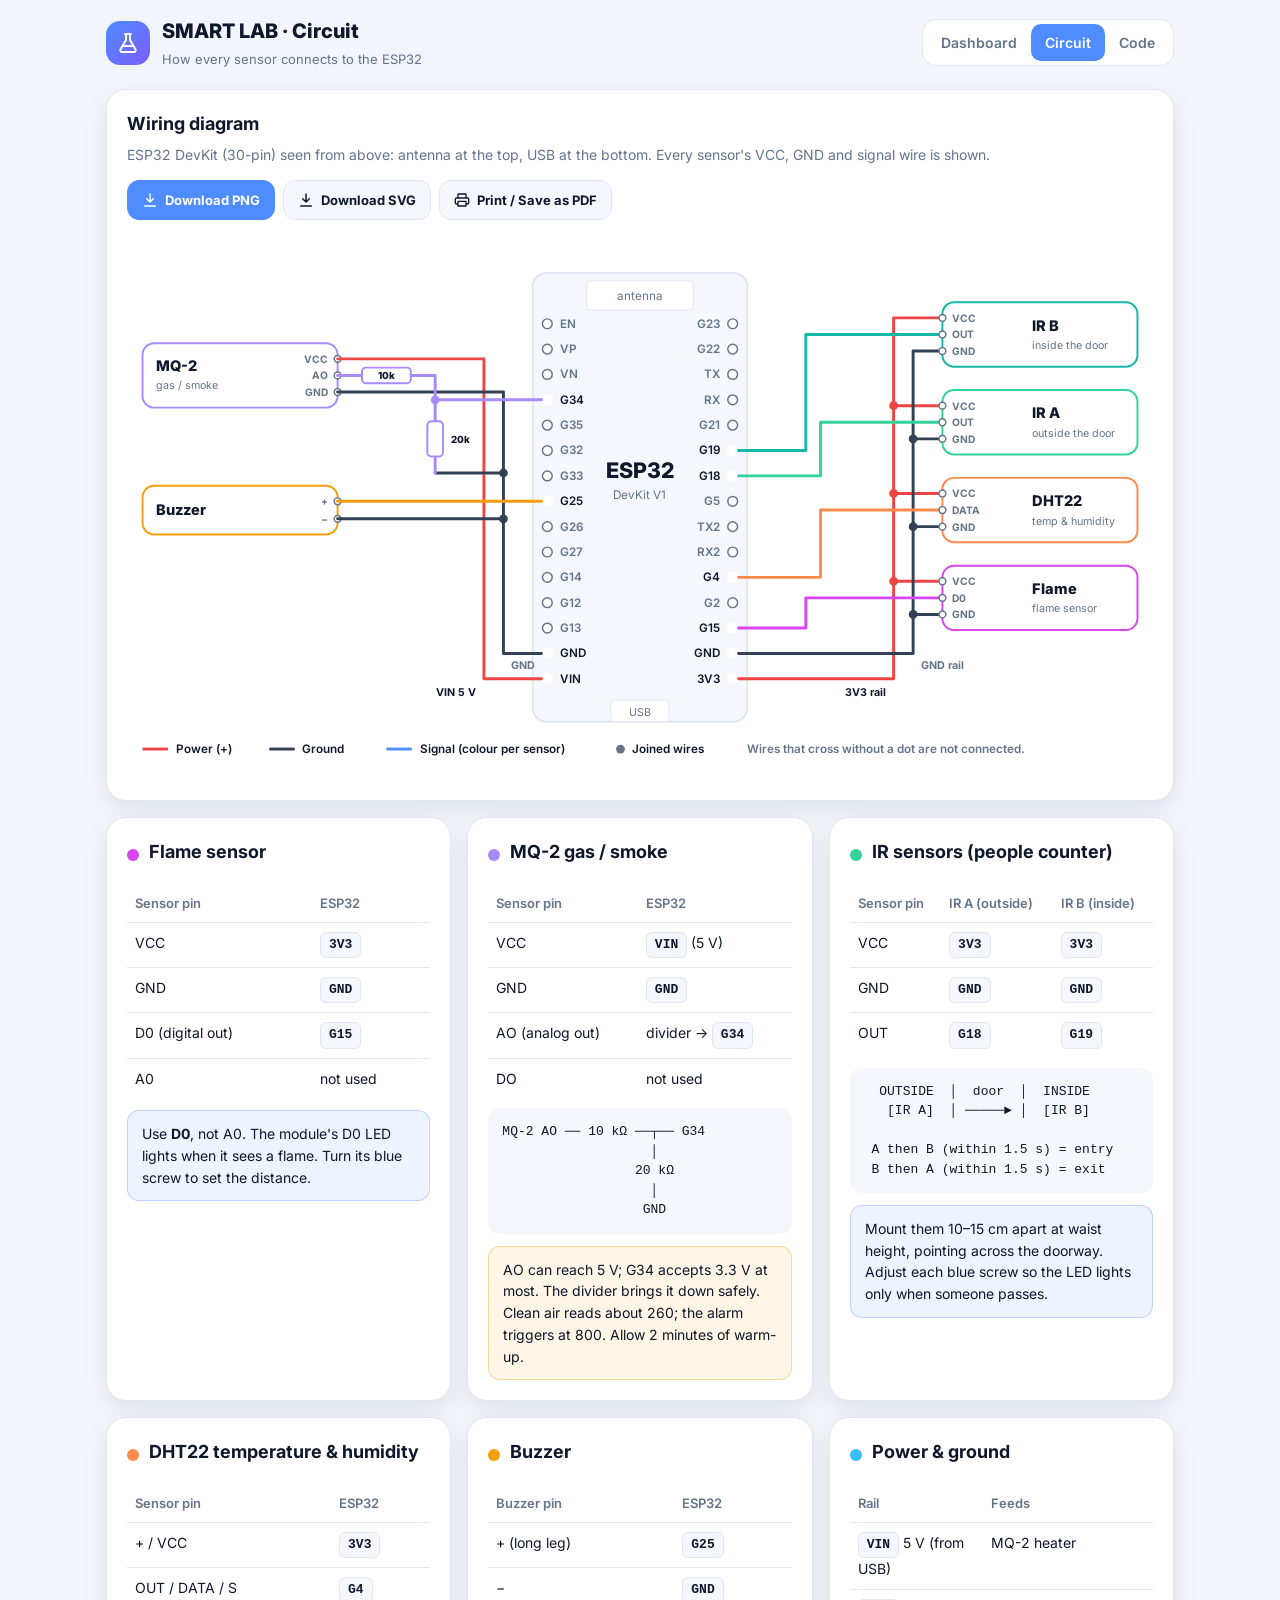
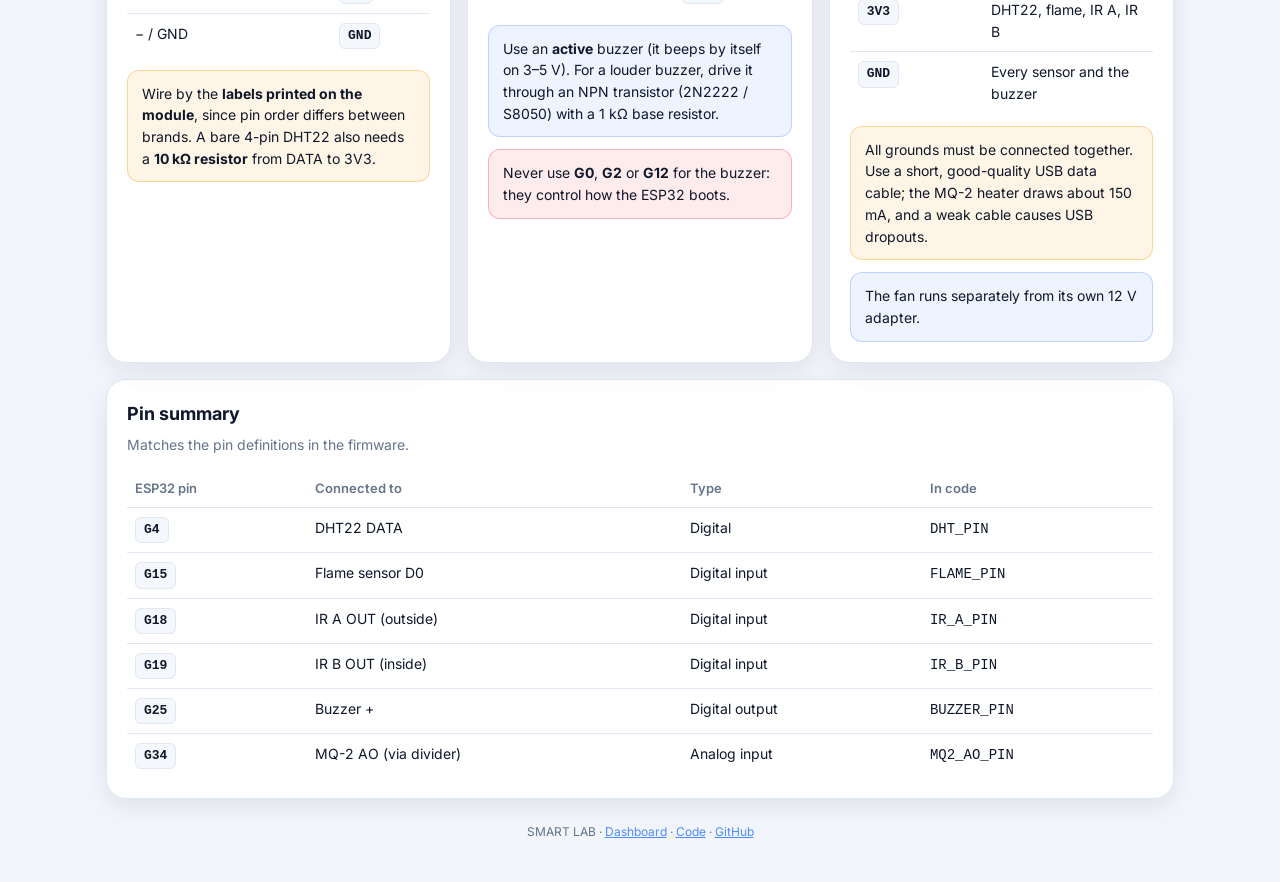
==== commit d6ae12e7: "Circuit page: download diagram as PNG or SVG, or print/save as PDF - Exports always use light colour" ====
--- a/circuit/index.html
+++ b/circuit/index.html
@@ -37,6 +37,8 @@
 .diagram { --gndc: #64748b; }
 .diagram .stub { fill: var(--card); stroke: var(--muted); stroke-width: 1.5; }
 @media (prefers-color-scheme: light) { .diagram { --gndc: #334155; } }
+html.force-light .diagram { --gndc: #334155; }
+@media print { .diagram { --gndc: #334155; } }
 </style>
 </head>
 <body>
@@ -62,6 +64,12 @@
   <div class="card">
     <h2>Wiring diagram</h2>
     <p>ESP32 DevKit (30-pin) seen from above: antenna at the top, USB at the bottom. Every sensor's VCC, GND and signal wire is shown.</p>
+
+    <div class="dl-bar">
+      <button id="dlPng"><svg width="16" height="16" viewBox="0 0 24 24"><path fill="none" stroke="currentColor" stroke-width="2.2" stroke-linecap="round" stroke-linejoin="round" d="M12 3v12m0 0-5-5m5 5 5-5M4 21h16"/></svg> Download PNG</button>
+      <button id="dlSvg"><svg width="16" height="16" viewBox="0 0 24 24"><path fill="none" stroke="currentColor" stroke-width="2.2" stroke-linecap="round" stroke-linejoin="round" d="M12 3v12m0 0-5-5m5 5 5-5M4 21h16"/></svg> Download SVG</button>
+      <button id="dlPdf"><svg width="16" height="16" viewBox="0 0 24 24"><path fill="none" stroke="currentColor" stroke-width="2" stroke-linecap="round" stroke-linejoin="round" d="M6 9V3h12v6M6 18H4a2 2 0 0 1-2-2v-5a2 2 0 0 1 2-2h16a2 2 0 0 1 2 2v5a2 2 0 0 1-2 2h-2M6 14h12v7H6z"/></svg> Print / Save as PDF</button>
+    </div>
 
     <div class="diagram-scroll">
       <svg class="diagram" viewBox="0 0 1060 560" role="img" aria-label="Wiring diagram. Right side: IR B OUT to G19, IR A OUT to G18, DHT22 DATA to G4, flame D0 to G15, each with VCC to 3V3 and GND to GND. Left side: MQ-2 AO through a 10k and 20k divider to G34, VCC to VIN, GND to GND; buzzer plus to G25 and minus to GND.">
@@ -325,5 +333,84 @@
   }
 })();
 </script>
+<script>
+// Download the wiring diagram (always in light colours, so it prints well).
+(function () {
+  'use strict';
+
+  const W = 1060, H = 560;
+  const PROPS = ['fill', 'stroke', 'stroke-width', 'stroke-dasharray', 'stroke-linecap',
+                 'stroke-linejoin', 'opacity', 'font-size', 'font-weight', 'text-anchor'];
+
+  // Copy of the diagram with every colour written out, so it looks the same outside this page.
+  function standaloneSvg() {
+    const root = document.documentElement;
+    root.classList.add('force-light');
+
+    const src = document.querySelector('.diagram');
+    const copy = src.cloneNode(true);
+    const from = src.querySelectorAll('*');
+    const to = copy.querySelectorAll('*');
+
+    from.forEach((el, i) => {
+      const cs = getComputedStyle(el);
+      PROPS.forEach(p => to[i].style.setProperty(p, cs.getPropertyValue(p)));
+      to[i].removeAttribute('class');
+    });
+
+    root.classList.remove('force-light');
+
+    copy.removeAttribute('class');
+    copy.setAttribute('xmlns', 'http://www.w3.org/2000/svg');
+    copy.setAttribute('width', W);
+    copy.setAttribute('height', H);
+    copy.setAttribute('font-family', 'Inter, Segoe UI, Roboto, Arial, sans-serif');
+
+    const bg = document.createElementNS('http://www.w3.org/2000/svg', 'rect');
+    bg.setAttribute('width', W);
+    bg.setAttribute('height', H);
+    bg.setAttribute('fill', '#ffffff');
+    copy.insertBefore(bg, copy.firstChild);
+
+    return new XMLSerializer().serializeToString(copy);
+  }
+
+  function save(blob, name) {
+    const a = document.createElement('a');
+    a.href = URL.createObjectURL(blob);
+    a.download = name;
+    document.body.appendChild(a);
+    a.click();
+    a.remove();
+    setTimeout(() => URL.revokeObjectURL(a.href), 1000);
+  }
+
+  document.getElementById('dlSvg').addEventListener('click', () => {
+    save(new Blob([standaloneSvg()], { type: 'image/svg+xml' }), 'smart-lab-wiring.svg');
+  });
+
+  document.getElementById('dlPng').addEventListener('click', () => {
+    const scale = 3;   // sharp enough to print
+    const img = new Image();
+    const url = URL.createObjectURL(new Blob([standaloneSvg()], { type: 'image/svg+xml' }));
+
+    img.onload = () => {
+      const canvas = document.createElement('canvas');
+      canvas.width = W * scale;
+      canvas.height = H * scale;
+      const ctx = canvas.getContext('2d');
+      ctx.fillStyle = '#ffffff';
+      ctx.fillRect(0, 0, canvas.width, canvas.height);
+      ctx.drawImage(img, 0, 0, canvas.width, canvas.height);
+      URL.revokeObjectURL(url);
+      canvas.toBlob(blob => save(blob, 'smart-lab-wiring.png'), 'image/png');
+    };
+
+    img.src = url;
+  });
+
+  document.getElementById('dlPdf').addEventListener('click', () => window.print());
+})();
+</script>
 </body>
 </html>
--- a/assets/site.css
+++ b/assets/site.css
@@ -31,7 +31,21 @@
   }
 }
 
+/* Light colours on demand: used when exporting the diagram and when printing. */
+html.force-light {
+  --bg: #ffffff;
+  --card: #ffffff;
+  --card-2: #f4f7fc;
+  --line: #e1e7f2;
+  --text: #0f172a;
+  --muted: #64748b;
+  --shadow: none;
+}
+
 * { box-sizing: border-box; }
+
+/* Elements marked hidden stay hidden, whatever their display style. */
+[hidden] { display: none !important; }
 
 body {
   margin: 0;
@@ -269,3 +283,65 @@
   body { padding-bottom: calc(64px + env(safe-area-inset-bottom)); }
   .wrap { padding-top: calc(16px + env(safe-area-inset-top)); }
 }
+
+/* Download buttons */
+
+.dl-bar { display: flex; flex-wrap: wrap; gap: 8px; margin: 4px 0 14px; }
+
+.dl-bar button {
+  display: inline-flex;
+  align-items: center;
+  gap: 7px;
+  padding: 9px 14px;
+  border-radius: 12px;
+  border: 1px solid var(--line);
+  background: var(--card-2);
+  color: var(--text);
+  font: inherit;
+  font-size: 13px;
+  font-weight: 700;
+  cursor: pointer;
+}
+
+.dl-bar button:first-child { background: var(--accent); border-color: var(--accent); color: #fff; }
+.dl-bar button:hover { filter: brightness(1.06); }
+
+/* Print / Save as PDF: light colours, no app chrome, nothing cut off. */
+
+@media print {
+  :root, html.force-light {
+    --bg: #ffffff;
+    --card: #ffffff;
+    --card-2: #f4f7fc;
+    --line: #d5dce8;
+    --text: #0f172a;
+    --muted: #475569;
+    --shadow: none;
+  }
+
+  @page { size: A4 landscape; margin: 10mm; }
+
+  body { background: #fff; padding: 0 !important; -webkit-print-color-adjust: exact; print-color-adjust: exact; }
+  .wrap { max-width: none; padding: 0 !important; }
+  .nav, .tabbar, .install, .dl-bar, .swipe-hint, .foot, .topbar .logo { display: none !important; }
+  .topbar { margin-bottom: 8px; }
+  .brand p { display: block !important; }
+  .card { box-shadow: none; break-inside: avoid; page-break-inside: avoid; }
+  .grid { display: block; columns: 3; column-gap: 10px; }
+  .grid .card { display: block; margin: 0 0 10px; break-inside: avoid; page-break-inside: avoid; }
+  .grid + .card { margin-top: 0 !important; padding: 10px 14px; }
+  .grid + .card > p { display: none; }
+  .grid + .card th, .grid + .card td { padding: 3px 6px; }
+  .grid + .card .pin { padding: 0 6px; }
+  .card { padding: 14px; margin-bottom: 10px; }
+  body { font-size: 12px; }
+  table { font-size: 12px; }
+  th, td { padding: 5px 6px; }
+  .note { font-size: 11.5px; padding: 8px 10px; margin-top: 8px; }
+  pre.ascii { font-size: 11px; padding: 8px; }
+  .card h2 { font-size: 15px; }
+  .diagram-scroll { overflow: visible; margin: 0; }
+  .diagram { min-width: 0 !important; }
+  .note { break-inside: avoid; }
+  a { color: inherit; text-decoration: none; }
+}
